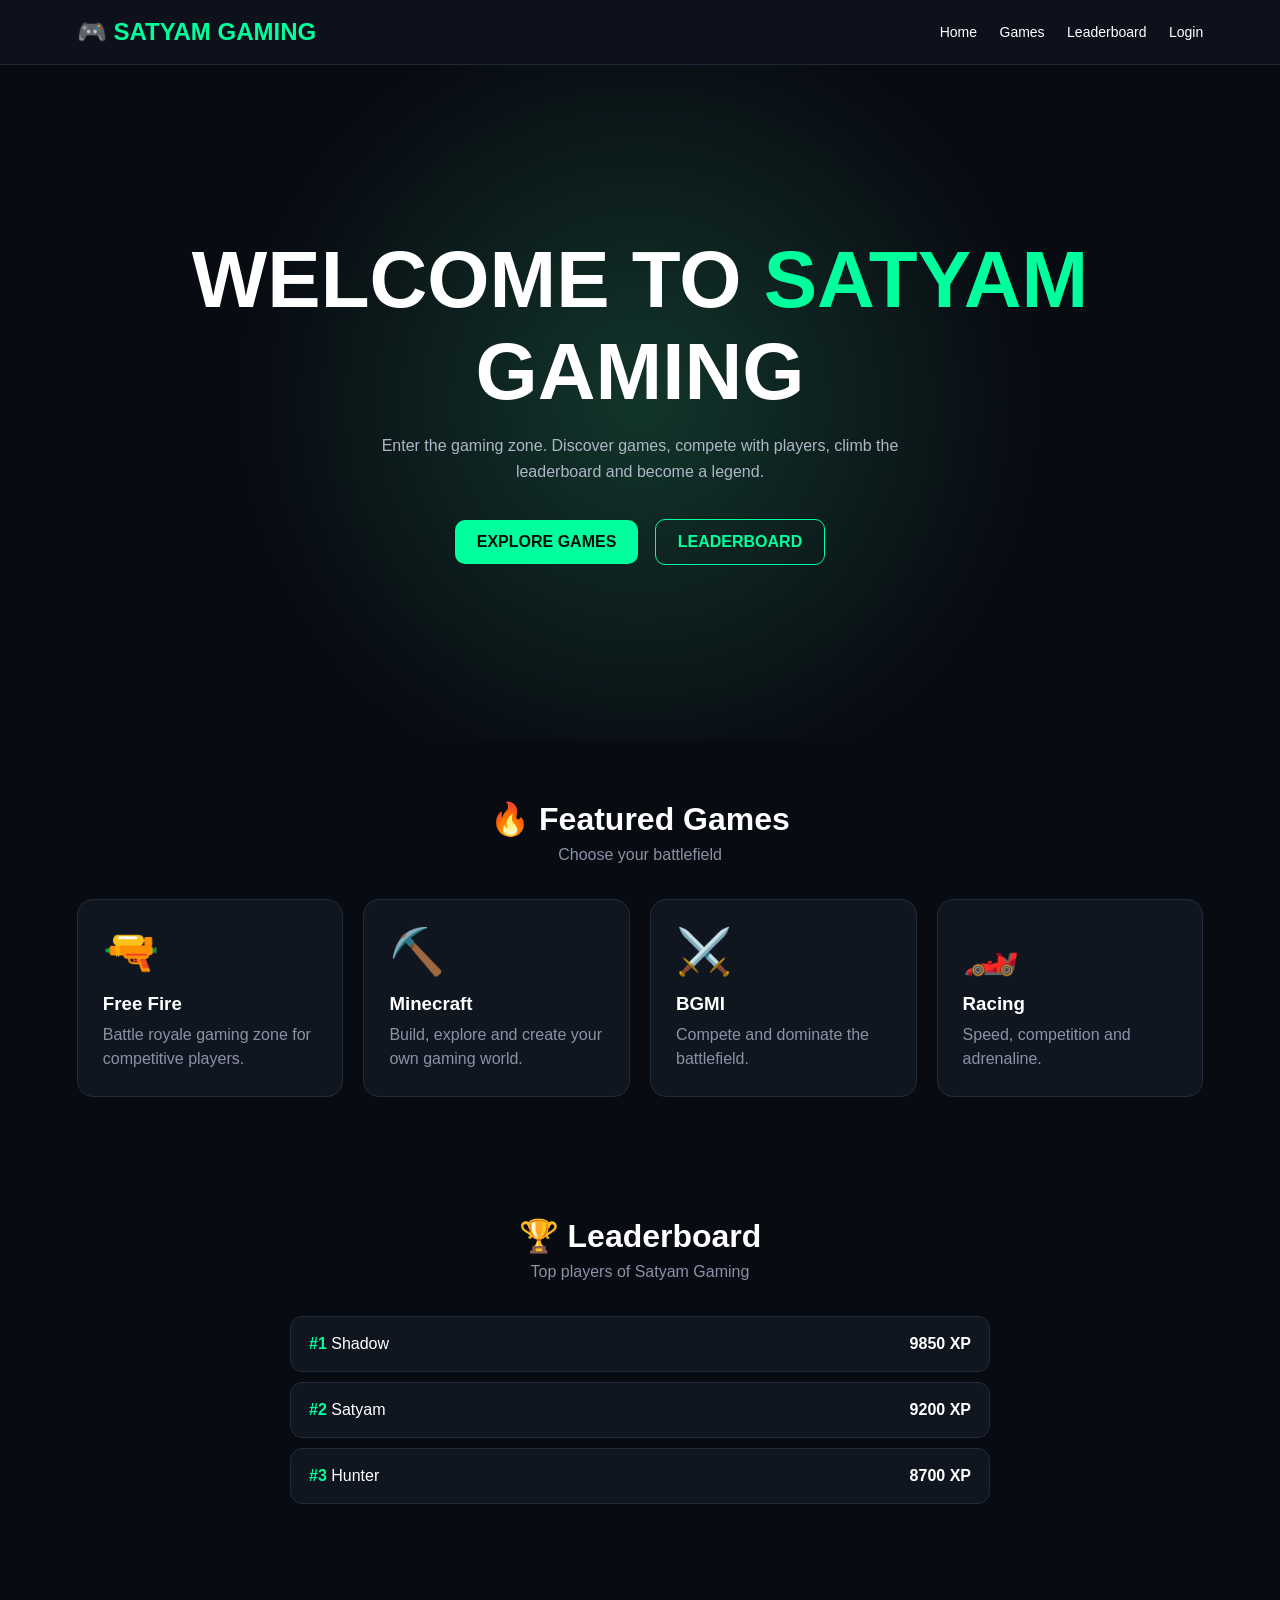
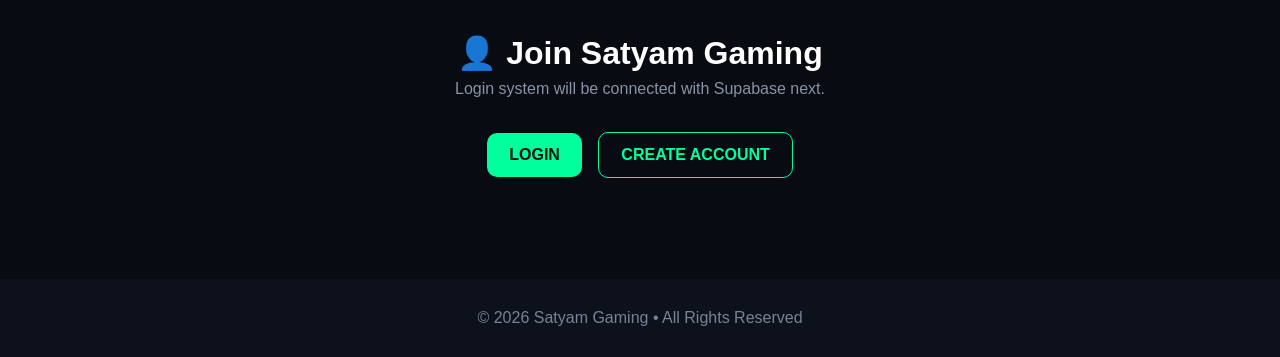
==== index.html @ e2560763 "Add files via upload" ====
<!DOCTYPE html>
<html lang="en">
<head>
  <meta charset="UTF-8">
  <meta name="viewport" content="width=device-width, initial-scale=1.0">

  <title>Satyam Gaming</title>

  <style>
    * {
      margin: 0;
      padding: 0;
      box-sizing: border-box;
      font-family: Arial, sans-serif;
    }

    body {
      background: #080b12;
      color: white;
    }

    header {
      display: flex;
      justify-content: space-between;
      align-items: center;
      padding: 18px 6%;
      background: #0d111c;
      border-bottom: 1px solid #202838;
      position: sticky;
      top: 0;
      z-index: 10;
    }

    .logo {
      font-size: 24px;
      font-weight: bold;
      color: #00ff9d;
    }

    nav a {
      color: white;
      text-decoration: none;
      margin-left: 18px;
      font-size: 14px;
    }

    .hero {
      min-height: 75vh;
      display: flex;
      align-items: center;
      justify-content: center;
      text-align: center;
      padding: 40px 20px;
      background:
        radial-gradient(circle at center, #12352b 0%, #080b12 55%);
    }

    .hero h1 {
      font-size: clamp(42px, 10vw, 80px);
      margin-bottom: 15px;
    }

    .hero h1 span {
      color: #00ff9d;
    }

    .hero p {
      color: #aeb7c7;
      max-width: 600px;
      margin: auto;
      line-height: 1.6;
    }

    .buttons {
      margin-top: 28px;
    }

    .btn {
      display: inline-block;
      padding: 13px 22px;
      margin: 6px;
      border-radius: 10px;
      text-decoration: none;
      font-weight: bold;
    }

    .primary {
      background: #00ff9d;
      color: #06110c;
    }

    .secondary {
      border: 1px solid #00ff9d;
      color: #00ff9d;
    }

    section {
      padding: 60px 6%;
    }

    .title {
      text-align: center;
      margin-bottom: 35px;
    }

    .title h2 {
      font-size: 32px;
    }

    .title p {
      color: #8993a5;
      margin-top: 8px;
    }

    .games {
      display: grid;
      grid-template-columns: repeat(auto-fit, minmax(220px, 1fr));
      gap: 20px;
    }

    .card {
      background: #101620;
      border: 1px solid #202b3c;
      border-radius: 16px;
      padding: 25px;
      transition: 0.3s;
    }

    .card:hover {
      transform: translateY(-6px);
      border-color: #00ff9d;
    }

    .game-icon {
      font-size: 45px;
      margin-bottom: 15px;
    }

    .card h3 {
      margin-bottom: 8px;
    }

    .card p {
      color: #8993a5;
      line-height: 1.5;
    }

    .leaderboard {
      max-width: 700px;
      margin: auto;
    }

    .player {
      display: flex;
      justify-content: space-between;
      padding: 18px;
      margin: 10px 0;
      background: #101620;
      border-radius: 12px;
      border: 1px solid #202b3c;
    }

    .rank {
      color: #00ff9d;
      font-weight: bold;
    }

    footer {
      text-align: center;
      padding: 30px;
      background: #0d111c;
      color: #788396;
    }

    @media (max-width: 600px) {
      nav {
        display: none;
      }

      .hero {
        min-height: 65vh;
      }
    }
  </style>
</head>

<body>

  <header>
    <div class="logo">🎮 SATYAM GAMING</div>

    <nav>
      <a href="#home">Home</a>
      <a href="#games">Games</a>
      <a href="#leaderboard">Leaderboard</a>
      <a href="#login">Login</a>
    </nav>
  </header>

  <main>

    <section class="hero" id="home">
      <div>
        <h1>WELCOME TO <span>SATYAM</span> GAMING</h1>

        <p>
          Enter the gaming zone. Discover games, compete with players,
          climb the leaderboard and become a legend.
        </p>

        <div class="buttons">
          <a class="btn primary" href="#games">EXPLORE GAMES</a>
          <a class="btn secondary" href="#leaderboard">LEADERBOARD</a>
        </div>
      </div>
    </section>

    <section id="games">

      <div class="title">
        <h2>🔥 Featured Games</h2>
        <p>Choose your battlefield</p>
      </div>

      <div class="games">

        <div class="card">
          <div class="game-icon">🔫</div>
          <h3>Free Fire</h3>
          <p>Battle royale gaming zone for competitive players.</p>
        </div>

        <div class="card">
          <div class="game-icon">⛏️</div>
          <h3>Minecraft</h3>
          <p>Build, explore and create your own gaming world.</p>
        </div>

        <div class="card">
          <div class="game-icon">⚔️</div>
          <h3>BGMI</h3>
          <p>Compete and dominate the battlefield.</p>
        </div>

        <div class="card">
          <div class="game-icon">🏎️</div>
          <h3>Racing</h3>
          <p>Speed, competition and adrenaline.</p>
        </div>

      </div>
    </section>

    <section id="leaderboard">

      <div class="title">
        <h2>🏆 Leaderboard</h2>
        <p>Top players of Satyam Gaming</p>
      </div>

      <div class="leaderboard">

        <div class="player">
          <span><span class="rank">#1</span> Shadow</span>
          <strong>9850 XP</strong>
        </div>

        <div class="player">
          <span><span class="rank">#2</span> Satyam</span>
          <strong>9200 XP</strong>
        </div>

        <div class="player">
          <span><span class="rank">#3</span> Hunter</span>
          <strong>8700 XP</strong>
        </div>

      </div>
    </section>

    <section id="login">

      <div class="title">
        <h2>👤 Join Satyam Gaming</h2>
        <p>Login system will be connected with Supabase next.</p>

        <div class="buttons">
          <a class="btn primary" href="#">LOGIN</a>
          <a class="btn secondary" href="#">CREATE ACCOUNT</a>
        </div>
      </div>

    </section>

  </main>

  <footer>
    © 2026 Satyam Gaming • All Rights Reserved
  </footer>

</body>
</html>
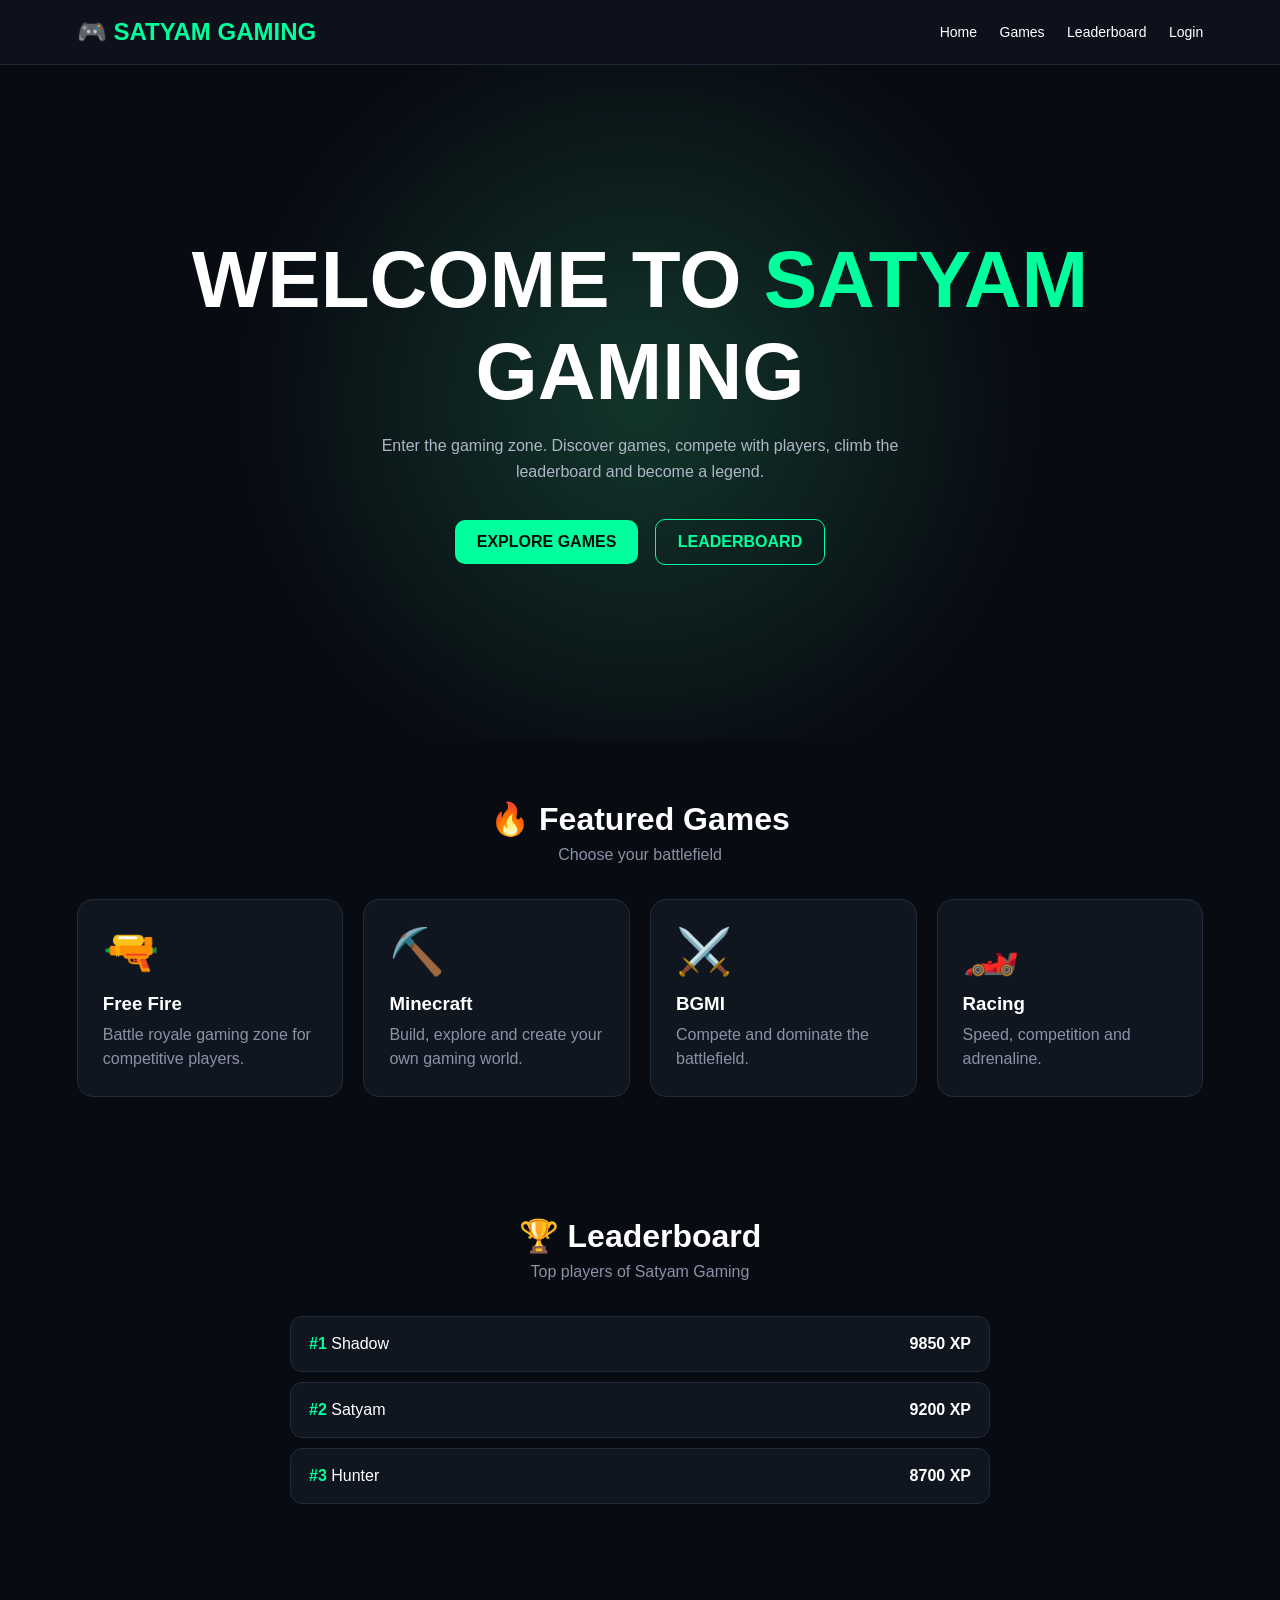
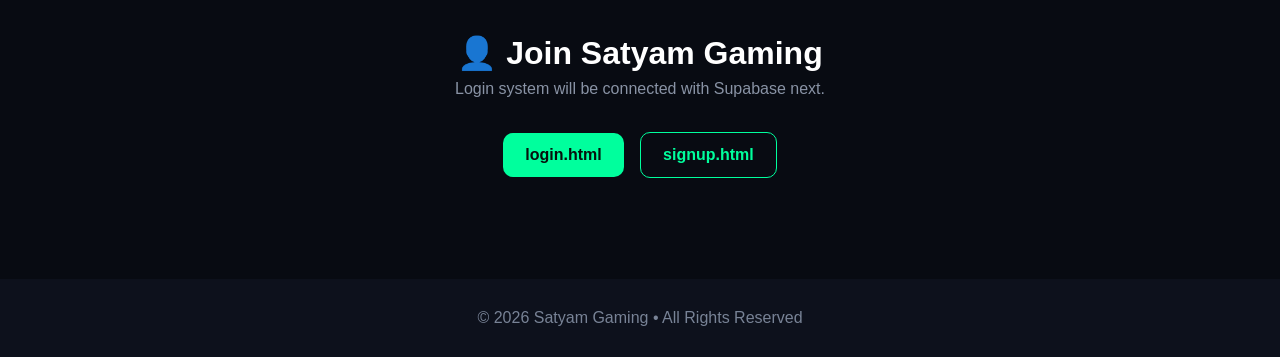
==== commit fe6b72a2: "Add files via upload" ====
--- a/index.html
+++ b/index.html
@@ -285,8 +285,8 @@
         <p>Login system will be connected with Supabase next.</p>
 
         <div class="buttons">
-          <a class="btn primary" href="#">LOGIN</a>
-          <a class="btn secondary" href="#">CREATE ACCOUNT</a>
+          <a class="btn primary" href="#">login.html</a>
+          <a class="btn secondary" href="#">signup.html</a>
         </div>
       </div>
 
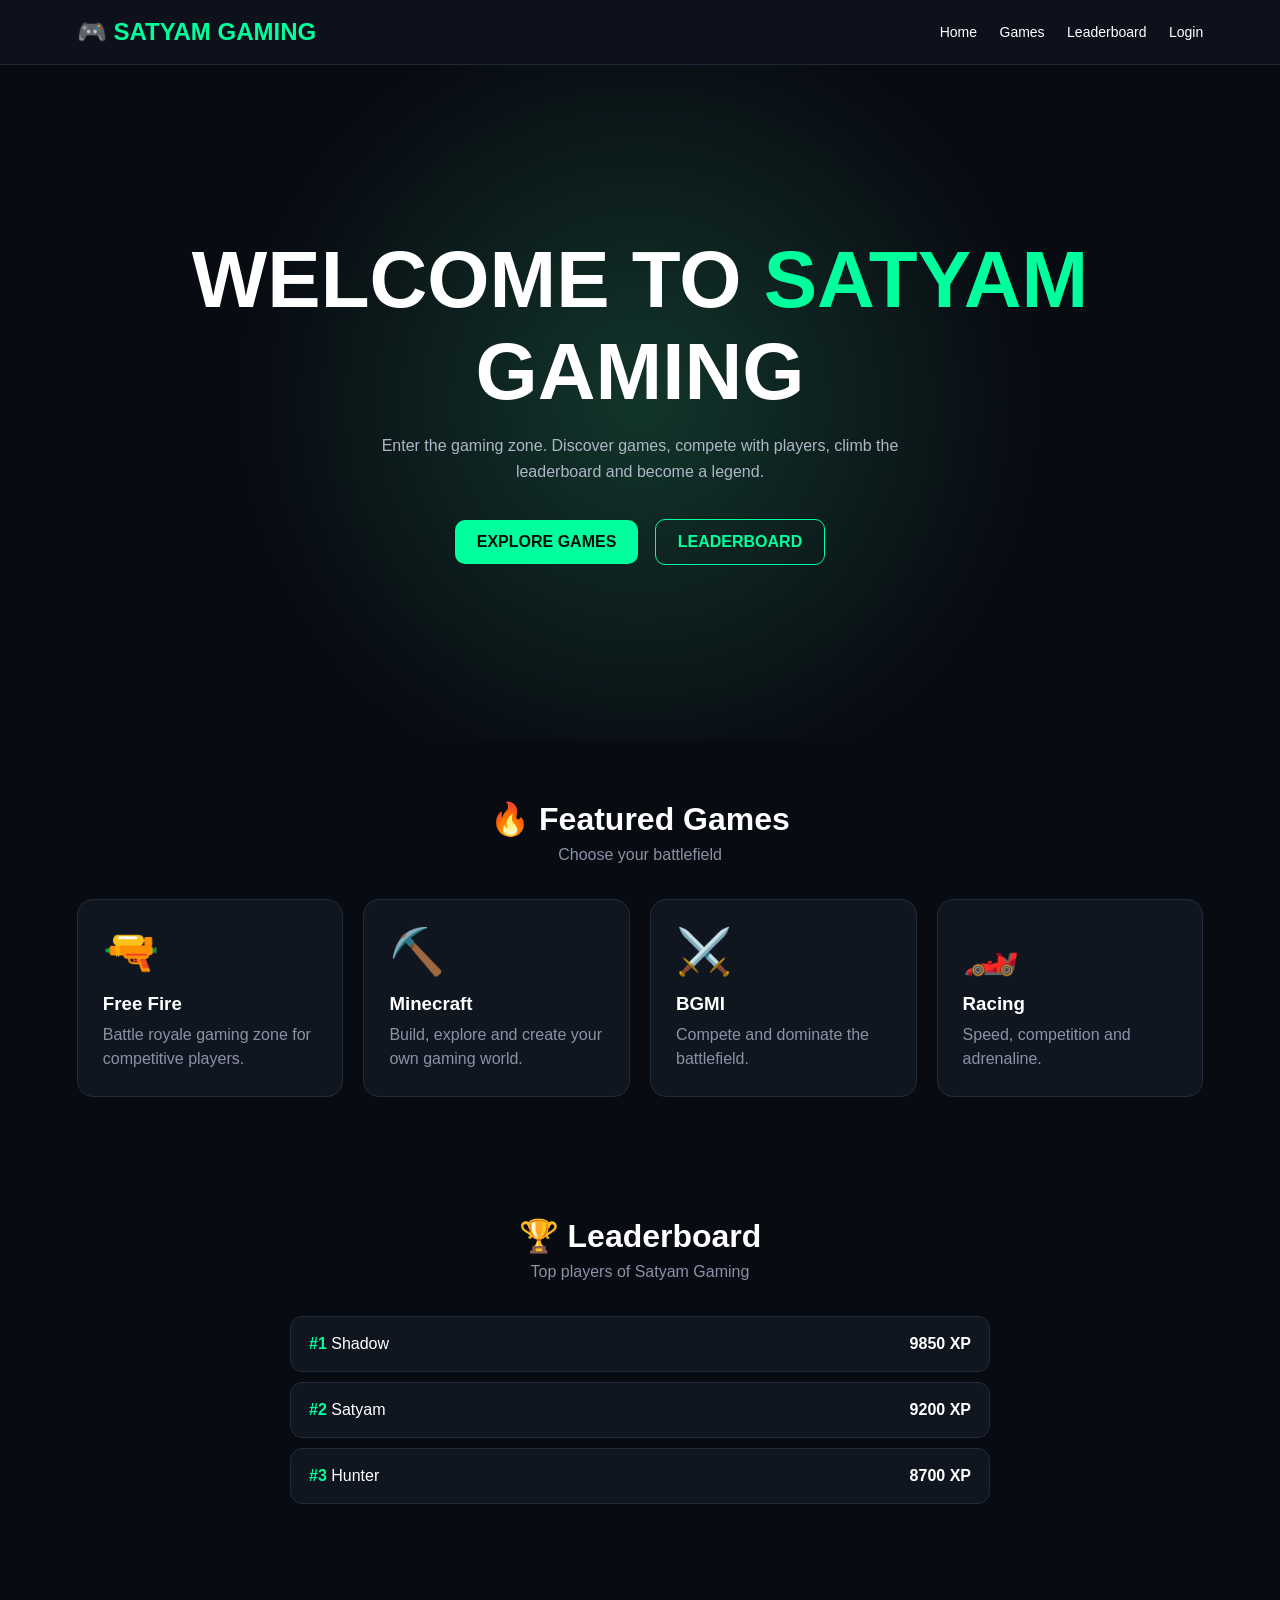
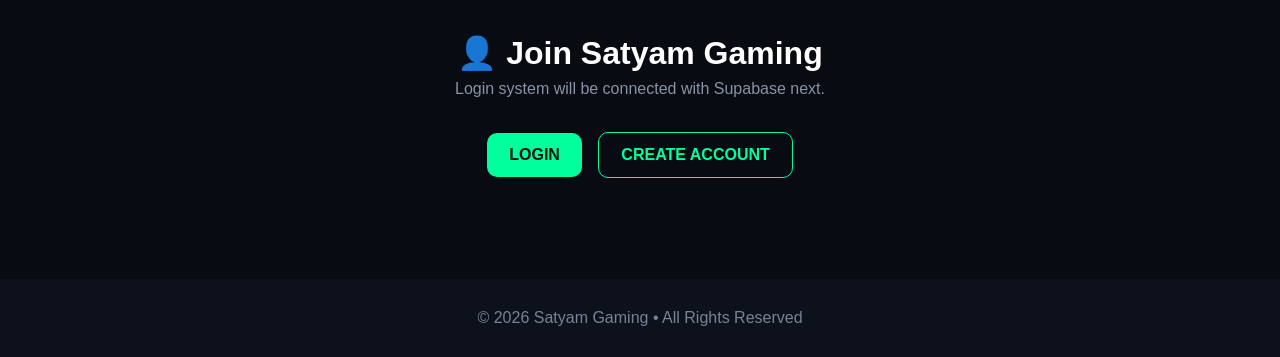
==== commit 37a66d52: "Add files via upload" ====
--- a/index.html
+++ b/index.html
@@ -285,8 +285,8 @@
         <p>Login system will be connected with Supabase next.</p>
 
         <div class="buttons">
-          <a class="btn primary" href="#">login.html</a>
-          <a class="btn secondary" href="#">signup.html</a>
+          <a class="btn primary" href="login.html">LOGIN</a>
+          <a class="btn secondary" href="signup.html">CREATE ACCOUNT</a>
         </div>
       </div>
 
